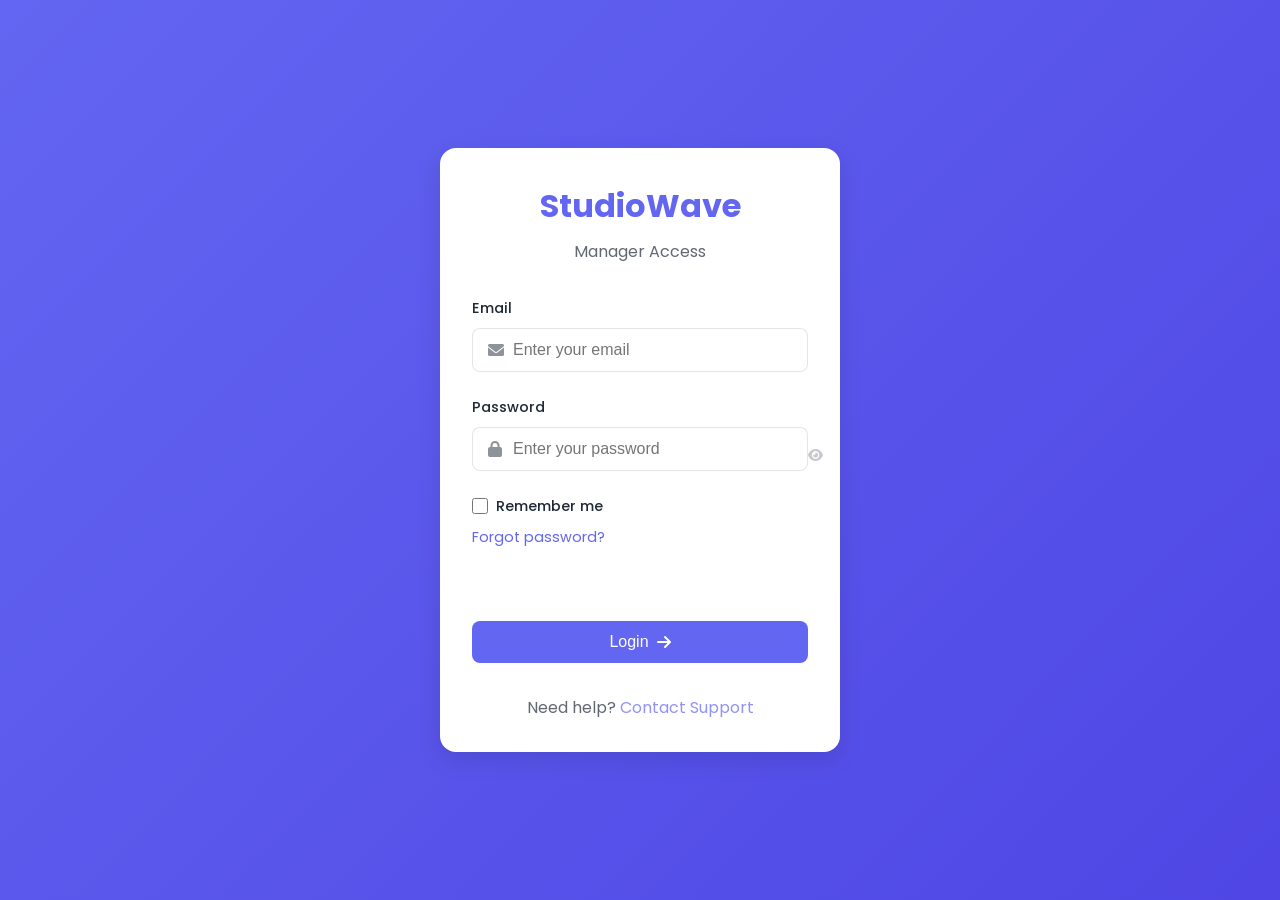
==== login.html @ 0df75ca5 "Initial commit: StudioWave landing page with hot blogs and featured artists sections" ====
<!DOCTYPE html>
<html lang="en">
<head>
    <meta charset="UTF-8">
    <meta name="viewport" content="width=device-width, initial-scale=1.0">
    <title>StudioWave - Manager Login</title>
    <link rel="stylesheet" href="assets/css/style.css">
    <link rel="stylesheet" href="assets/css/login.css">
    <link rel="stylesheet" href="https://cdnjs.cloudflare.com/ajax/libs/font-awesome/6.0.0/css/all.min.css">
    <link href="https://fonts.googleapis.com/css2?family=Poppins:wght@300;400;500;600;700&display=swap" rel="stylesheet">
</head>
<body>
    <div class="login-container">
        <div class="login-card">
            <div class="login-header">
                <h1>StudioWave</h1>
                <p>Manager Access</p>
            </div>
            <form id="loginForm" class="login-form">
                <div class="form-group">
                    <label for="email">Email</label>
                    <div class="input-group">
                        <i class="fas fa-envelope"></i>
                        <input type="email" id="email" name="email" required placeholder="Enter your email">
                    </div>
                </div>
                <div class="form-group">
                    <label for="password">Password</label>
                    <div class="input-group">
                        <i class="fas fa-lock"></i>
                        <input type="password" id="password" name="password" required placeholder="Enter your password">
                        <button type="button" class="toggle-password">
                            <i class="fas fa-eye"></i>
                        </button>
                    </div>
                </div>
                <div class="form-group">
                    <div class="remember-me">
                        <input type="checkbox" id="remember" name="remember">
                        <label for="remember">Remember me</label>
                    </div>
                    <a href="#" class="forgot-password">Forgot password?</a>
                </div>
                <div id="loginError" class="error-message"></div>
                <button type="submit" class="login-btn">
                    <span>Login</span>
                    <i class="fas fa-arrow-right"></i>
                </button>
            </form>
            <div class="login-footer">
                <p>Need help? <a href="#">Contact Support</a></p>
            </div>
        </div>
    </div>

    <script src="assets/js/login.js"></script>
</body>
</html>
---- assets/css/style.css ----
/* CSS Variables for Theme Colors */
:root {
    /* Light Theme Colors */
    --primary-color: #6366f1;
    --secondary-color: #4f46e5;
    --background-color: #ffffff;
    --text-color: #1f2937;
    --card-bg: #f3f4f6;
    --nav-bg: rgba(255, 255, 255, 0.95);
    --shadow-color: rgba(0, 0, 0, 0.1);
    --accent-color: #4facfe;
    --text-secondary: #6b7280;
    --bg-secondary: #f8fafc;
}

/* Dark Theme Colors */
[data-theme="dark"] {
    --primary-color: #818cf8;
    --secondary-color: #6366f1;
    --background-color: #111827;
    --text-color: #f3f4f6;
    --card-bg: #1f2937;
    --nav-bg: rgba(17, 24, 39, 0.95);
    --shadow-color: rgba(0, 0, 0, 0.3);
    --accent-color: #00f2fe;
    --text-secondary: #9ca3af;
    --bg-secondary: #1a1f2e;
}

/* Global Styles */
* {
    margin: 0;
    padding: 0;
    box-sizing: border-box;
}

html {
    scroll-behavior: smooth;
}

body {
    font-family: 'Poppins', sans-serif;
    background-color: var(--background-color);
    color: var(--text-color);
    line-height: 1.6;
    transition: background-color 0.3s ease, color 0.3s ease;
}

/* Navigation */
.navbar {
    position: fixed;
    top: 0;
    width: 100%;
    background-color: var(--nav-bg);
    backdrop-filter: blur(10px);
    z-index: 1000;
    box-shadow: 0 2px 10px var(--shadow-color);
}

.nav-container {
    max-width: 1200px;
    margin: 0 auto;
    padding: 1rem;
    display: flex;
    justify-content: space-between;
    align-items: center;
}

.logo h1 {
    font-size: 1.5rem;
    font-weight: 700;
    color: var(--primary-color);
}

.nav-links {
    display: flex;
    gap: 2rem;
    list-style: none;
}

.nav-links a {
    text-decoration: none;
    color: var(--text-color);
    font-weight: 500;
    transition: color 0.3s ease;
}

.nav-links a:hover {
    color: var(--primary-color);
}

.nav-toggle {
    display: none;
    flex-direction: column;
    gap: 6px;
    cursor: pointer;
}

.nav-toggle span {
    width: 25px;
    height: 2px;
    background-color: var(--text-color);
    transition: all 0.3s ease;
}

/* Hero Section */
.hero {
    min-height: 100vh;
    display: flex;
    align-items: center;
    justify-content: center;
    text-align: center;
    padding: 2rem;
    position: relative;
    background: linear-gradient(rgba(0, 0, 0, 0.7), rgba(0, 0, 0, 0.7)),
                url('../images/studio-bg.jpg') center/cover;
}

.hero-content {
    max-width: 800px;
    z-index: 1;
}

.hero h1 {
    font-size: 3.5rem;
    margin-bottom: 1.5rem;
    color: #ffffff;
}

.hero p {
    font-size: 1.2rem;
    margin-bottom: 2rem;
    color: #ffffff;
}

/* Buttons */
.btn {
    display: inline-block;
    padding: 1rem 2rem;
    border-radius: 50px;
    text-decoration: none;
    font-weight: 500;
    transition: transform 0.3s ease, box-shadow 0.3s ease;
    margin: 0.5rem;
}

.btn:hover {
    transform: translateY(-2px);
    box-shadow: 0 4px 12px var(--shadow-color);
}

.btn-primary {
    background-color: var(--primary-color);
    color: #ffffff;
}

.btn-secondary {
    background-color: transparent;
    border: 2px solid var(--primary-color);
    color: var(--primary-color);
}

.btn-tertiary {
    background-color: var(--secondary-color);
    color: #ffffff;
}

/* Hot Blogs Section */
.blogs {
    padding: 80px 20px;
    background: var(--background-color);
}

.blogs h2 {
    text-align: center;
    margin-bottom: 50px;
    font-size: 2.5rem;
    color: var(--text-color);
}

.blogs-grid {
    display: grid;
    grid-template-columns: repeat(auto-fit, minmax(300px, 1fr));
    gap: 30px;
    max-width: 1200px;
    margin: 0 auto;
}

.blog-card {
    background: var(--card-bg);
    border-radius: 15px;
    overflow: hidden;
    box-shadow: 0 4px 15px var(--shadow-color);
    transition: transform 0.3s ease;
}

.blog-card:hover {
    transform: translateY(-5px);
}

.blog-image {
    width: 100%;
    height: 200px;
    overflow: hidden;
}

.blog-image img {
    width: 100%;
    height: 100%;
    object-fit: cover;
    transition: transform 0.3s ease;
}

.blog-card:hover .blog-image img {
    transform: scale(1.05);
}

.blog-content {
    padding: 20px;
}

.blog-category {
    display: inline-block;
    padding: 5px 12px;
    background: var(--accent-color);
    color: white;
    border-radius: 20px;
    font-size: 0.8rem;
    margin-bottom: 10px;
}

.blog-content h3 {
    font-size: 1.2rem;
    margin-bottom: 10px;
    color: var(--text-color);
}

.blog-content p {
    color: var(--text-secondary);
    font-size: 0.9rem;
    margin-bottom: 15px;
    line-height: 1.6;
}

.blog-meta {
    display: flex;
    justify-content: space-between;
    color: var(--text-secondary);
    font-size: 0.8rem;
}

.blog-meta span {
    display: flex;
    align-items: center;
    gap: 5px;
}

/* Featured Artists Section */
.featured-artists {
    padding: 80px 20px;
    background: var(--bg-secondary);
}

.featured-artists h2 {
    text-align: center;
    margin-bottom: 50px;
    font-size: 2.5rem;
    color: var(--text-color);
}

.artists-grid {
    display: grid;
    grid-template-columns: repeat(auto-fit, minmax(250px, 1fr));
    gap: 30px;
    max-width: 1200px;
    margin: 0 auto;
}

.artist-card {
    background: var(--card-bg);
    border-radius: 15px;
    overflow: hidden;
    box-shadow: 0 4px 15px var(--shadow-color);
    transition: transform 0.3s ease;
}

.artist-card:hover {
    transform: translateY(-5px);
}

.artist-image {
    width: 100%;
    height: 250px;
    overflow: hidden;
    position: relative;
}

.artist-image img {
    width: 100%;
    height: 100%;
    object-fit: cover;
    transition: transform 0.3s ease;
}

.artist-card:hover .artist-image img {
    transform: scale(1.05);
}

.artist-info {
    padding: 20px;
    text-align: center;
}

.artist-info h3 {
    font-size: 1.3rem;
    margin-bottom: 5px;
    color: var(--text-color);
}

.artist-genre {
    color: var(--accent-color);
    font-size: 0.9rem;
    margin-bottom: 15px;
}

.artist-stats {
    display: flex;
    justify-content: center;
    gap: 20px;
    color: var(--text-secondary);
    font-size: 0.9rem;
}

.artist-stats span {
    display: flex;
    align-items: center;
    gap: 5px;
}

/* Footer */
.footer {
    background-color: var(--card-bg);
    padding: 4rem 2rem 2rem;
}

.footer-content {
    max-width: 1200px;
    margin: 0 auto;
    display: grid;
    grid-template-columns: repeat(auto-fit, minmax(250px, 1fr));
    gap: 2rem;
}

.footer-section h3 {
    margin-bottom: 1.5rem;
    color: var(--primary-color);
}

.footer-section ul {
    list-style: none;
}

.footer-section ul li {
    margin-bottom: 0.5rem;
}

.footer-section a {
    color: var(--text-color);
    text-decoration: none;
    transition: color 0.3s ease;
}

.footer-section a:hover {
    color: var(--primary-color);
}

.social-links {
    display: flex;
    gap: 1rem;
}

.social-links a {
    color: var(--text-color);
    font-size: 1.5rem;
    transition: color 0.3s ease;
}

.social-links a:hover {
    color: var(--primary-color);
}

.footer-bottom {
    text-align: center;
    margin-top: 3rem;
    padding-top: 2rem;
    border-top: 1px solid var(--shadow-color);
}

/* Theme Toggle Button */
.theme-toggle button {
    background: none;
    border: none;
    color: var(--text-color);
    cursor: pointer;
    font-size: 1.2rem;
    padding: 0.5rem;
    transition: color 0.3s ease;
}

.theme-toggle button:hover {
    color: var(--primary-color);
}

/* Responsive Design */
@media (max-width: 768px) {
    .nav-toggle {
        display: flex;
    }

    .nav-links {
        display: none;
        position: absolute;
        top: 100%;
        left: 0;
        width: 100%;
        background-color: var(--nav-bg);
        padding: 1rem;
        flex-direction: column;
        text-align: center;
    }

    .nav-links.active {
        display: flex;
    }

    .hero h1 {
        font-size: 2.5rem;
    }

    .hero p {
        font-size: 1rem;
    }

    .cta-buttons {
        display: flex;
        flex-direction: column;
        gap: 1rem;
    }

    .btn {
        width: 100%;
        text-align: center;
    }

    .blogs-grid,
    .artists-grid {
        grid-template-columns: repeat(auto-fit, minmax(250px, 1fr));
        gap: 20px;
    }

    .blog-image,
    .artist-image {
        height: 180px;
    }

    .blogs h2,
    .featured-artists h2 {
        font-size: 2rem;
        margin-bottom: 30px;
    }
}

@media (max-width: 480px) {
    .blogs,
    .featured-artists {
        padding: 40px 15px;
    }

    .blog-content h3,
    .artist-info h3 {
        font-size: 1.1rem;
    }

    .blog-meta,
    .artist-stats {
        flex-direction: column;
        gap: 10px;
        align-items: center;
    }
}

/* Animations */
@keyframes fadeIn {
    from {
        opacity: 0;
        transform: translateY(20px);
    }
    to {
        opacity: 1;
        transform: translateY(0);
    }
}

.hero-content, .blog-card, .artist-card {
    animation: fadeIn 1s ease-out;
}
---- assets/css/login.css ----
/* Login Page Styles */
.login-container {
    min-height: 100vh;
    display: flex;
    align-items: center;
    justify-content: center;
    background: linear-gradient(135deg, var(--primary-color), var(--secondary-color));
    padding: 2rem;
}

.login-card {
    background-color: var(--background-color);
    border-radius: 1rem;
    box-shadow: 0 8px 24px var(--shadow-color);
    width: 100%;
    max-width: 400px;
    padding: 2rem;
}

.login-header {
    text-align: center;
    margin-bottom: 2rem;
}

.login-header h1 {
    font-size: 2rem;
    color: var(--primary-color);
    margin-bottom: 0.5rem;
}

.login-header p {
    color: var(--text-color);
    opacity: 0.7;
}

.login-form {
    display: flex;
    flex-direction: column;
    gap: 1.5rem;
}

.form-group {
    display: flex;
    flex-direction: column;
    gap: 0.5rem;
}

.form-group label {
    font-size: 0.9rem;
    font-weight: 500;
    color: var(--text-color);
}

.input-group {
    position: relative;
    display: flex;
    align-items: center;
}

.input-group i {
    position: absolute;
    left: 1rem;
    color: var(--text-color);
    opacity: 0.5;
}

.input-group input {
    width: 100%;
    padding: 0.75rem 1rem 0.75rem 2.5rem;
    border: 1px solid var(--shadow-color);
    border-radius: 0.5rem;
    background-color: var(--background-color);
    color: var(--text-color);
    font-size: 1rem;
    transition: all 0.3s ease;
}

.input-group input:focus {
    border-color: var(--primary-color);
    box-shadow: 0 0 0 2px rgba(99, 102, 241, 0.1);
    outline: none;
}

.toggle-password {
    position: absolute;
    right: 1rem;
    background: none;
    border: none;
    color: var(--text-color);
    opacity: 0.5;
    cursor: pointer;
    transition: opacity 0.3s ease;
}

.toggle-password:hover {
    opacity: 1;
}

.remember-me {
    display: flex;
    align-items: center;
    gap: 0.5rem;
}

.remember-me input[type="checkbox"] {
    width: 1rem;
    height: 1rem;
    accent-color: var(--primary-color);
}

.forgot-password {
    color: var(--primary-color);
    text-decoration: none;
    font-size: 0.9rem;
    transition: color 0.3s ease;
}

.forgot-password:hover {
    color: var(--secondary-color);
}

.error-message {
    color: #ef4444;
    font-size: 0.9rem;
    text-align: center;
    min-height: 1.5rem;
    opacity: 0;
    transition: opacity 0.3s ease;
}

.error-message.visible {
    opacity: 1;
}

.login-btn {
    display: flex;
    align-items: center;
    justify-content: center;
    gap: 0.5rem;
    background-color: var(--primary-color);
    color: white;
    border: none;
    border-radius: 0.5rem;
    padding: 0.75rem;
    font-size: 1rem;
    font-weight: 500;
    cursor: pointer;
    transition: all 0.3s ease;
}

.login-btn:hover {
    background-color: var(--secondary-color);
    transform: translateY(-2px);
}

.login-btn i {
    transition: transform 0.3s ease;
}

.login-btn:hover i {
    transform: translateX(4px);
}

.login-footer {
    text-align: center;
    margin-top: 2rem;
    color: var(--text-color);
    opacity: 0.7;
}

.login-footer a {
    color: var(--primary-color);
    text-decoration: none;
    transition: color 0.3s ease;
}

.login-footer a:hover {
    color: var(--secondary-color);
}

/* Responsive Design */
@media (max-width: 480px) {
    .login-card {
        padding: 1.5rem;
    }

    .login-header h1 {
        font-size: 1.75rem;
    }

    .form-group {
        gap: 0.25rem;
    }
}
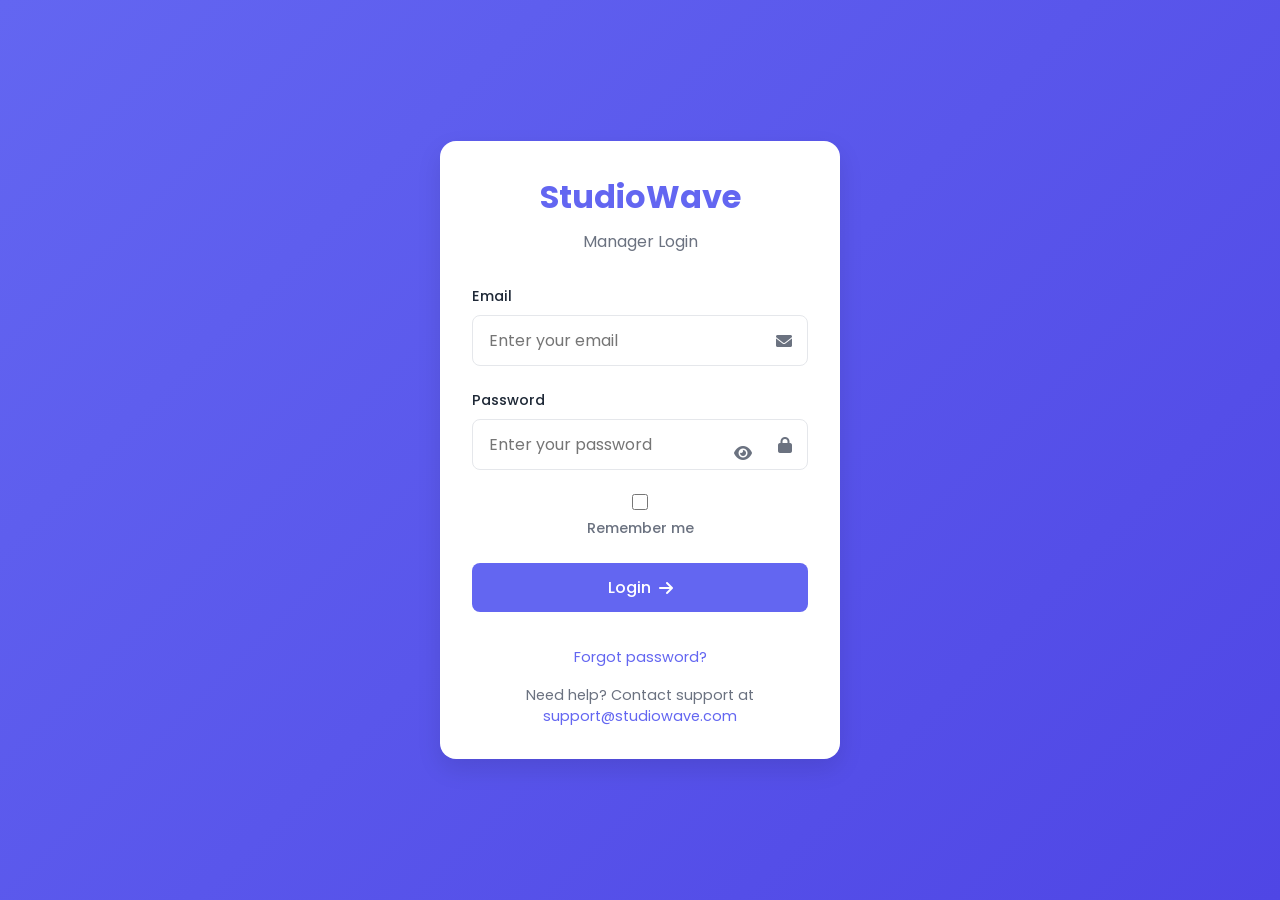
==== commit 1631f87c: "feat: complete manager dashboard overhaul with improved UI/UX and mobile responsiveness" ====
--- a/login.html
+++ b/login.html
@@ -4,7 +4,6 @@
     <meta charset="UTF-8">
     <meta name="viewport" content="width=device-width, initial-scale=1.0">
     <title>StudioWave - Manager Login</title>
-    <link rel="stylesheet" href="assets/css/style.css">
     <link rel="stylesheet" href="assets/css/login.css">
     <link rel="stylesheet" href="https://cdnjs.cloudflare.com/ajax/libs/font-awesome/6.0.0/css/all.min.css">
     <link href="https://fonts.googleapis.com/css2?family=Poppins:wght@300;400;500;600;700&display=swap" rel="stylesheet">
@@ -14,45 +13,42 @@
         <div class="login-card">
             <div class="login-header">
                 <h1>StudioWave</h1>
-                <p>Manager Access</p>
+                <p>Manager Login</p>
             </div>
             <form id="loginForm" class="login-form">
+                <div id="errorMessage" class="error-message" style="display: none;"></div>
                 <div class="form-group">
                     <label for="email">Email</label>
                     <div class="input-group">
+                        <input type="email" id="email" name="email" required placeholder="Enter your email">
                         <i class="fas fa-envelope"></i>
-                        <input type="email" id="email" name="email" required placeholder="Enter your email">
                     </div>
                 </div>
                 <div class="form-group">
                     <label for="password">Password</label>
                     <div class="input-group">
+                        <input type="password" id="password" name="password" required placeholder="Enter your password">
                         <i class="fas fa-lock"></i>
-                        <input type="password" id="password" name="password" required placeholder="Enter your password">
-                        <button type="button" class="toggle-password">
+                        <button type="button" id="togglePassword" class="toggle-password">
                             <i class="fas fa-eye"></i>
                         </button>
                     </div>
                 </div>
-                <div class="form-group">
-                    <div class="remember-me">
-                        <input type="checkbox" id="remember" name="remember">
-                        <label for="remember">Remember me</label>
-                    </div>
-                    <a href="#" class="forgot-password">Forgot password?</a>
+                <div class="form-group remember-me">
+                    <input type="checkbox" id="rememberMe" name="remember">
+                    <label for="rememberMe">Remember me</label>
                 </div>
-                <div id="loginError" class="error-message"></div>
-                <button type="submit" class="login-btn">
+                <button type="submit" class="btn btn-primary">
                     <span>Login</span>
                     <i class="fas fa-arrow-right"></i>
                 </button>
             </form>
             <div class="login-footer">
-                <p>Need help? <a href="#">Contact Support</a></p>
+                <a href="#" class="forgot-password">Forgot password?</a>
+                <p>Need help? Contact support at <a href="mailto:support@studiowave.com">support@studiowave.com</a></p>
             </div>
         </div>
     </div>
-
     <script src="assets/js/login.js"></script>
 </body>
 </html> 
--- a/assets/css/login.css
+++ b/assets/css/login.css
@@ -1,20 +1,61 @@
 /* Login Page Styles */
+:root {
+    --primary-color: #6366f1;
+    --secondary-color: #4f46e5;
+    --background-color: #f9fafb;
+    --card-bg: #ffffff;
+    --text-color: #1f2937;
+    --text-secondary: #6b7280;
+    --border-color: #e5e7eb;
+    --shadow-color: rgba(0, 0, 0, 0.1);
+    --error-color: #ef4444;
+    --success-color: #10b981;
+}
+
+/* Dark Theme */
+[data-theme="dark"] {
+    --primary-color: #6366f1;
+    --secondary-color: #4f46e5;
+    --background-color: #111827;
+    --card-bg: #1f2937;
+    --text-color: #f9fafb;
+    --text-secondary: #9ca3af;
+    --border-color: #374151;
+    --shadow-color: rgba(0, 0, 0, 0.3);
+}
+
+* {
+    margin: 0;
+    padding: 0;
+    box-sizing: border-box;
+    font-family: 'Poppins', sans-serif;
+}
+
+body {
+    min-height: 100vh;
+    background: linear-gradient(135deg, var(--primary-color), var(--secondary-color));
+    display: flex;
+    align-items: center;
+    justify-content: center;
+    padding: 2rem;
+}
+
 .login-container {
-    min-height: 100vh;
-    display: flex;
-    align-items: center;
-    justify-content: center;
-    background: linear-gradient(135deg, var(--primary-color), var(--secondary-color));
-    padding: 2rem;
-}
-
-.login-card {
-    background-color: var(--background-color);
-    border-radius: 1rem;
-    box-shadow: 0 8px 24px var(--shadow-color);
     width: 100%;
     max-width: 400px;
+    margin: 0 auto;
+}
+
+.login-card {
+    background: var(--card-bg);
+    border-radius: 1rem;
     padding: 2rem;
+    box-shadow: 0 10px 25px var(--shadow-color);
+    transition: transform 0.3s ease;
+}
+
+.login-card:hover {
+    transform: translateY(-5px);
 }
 
 .login-header {
@@ -29,8 +70,8 @@
 }
 
 .login-header p {
-    color: var(--text-color);
-    opacity: 0.7;
+    color: var(--text-secondary);
+    font-size: 1rem;
 }
 
 .login-form {
@@ -46,9 +87,9 @@
 }
 
 .form-group label {
+    color: var(--text-color);
     font-size: 0.9rem;
     font-weight: 500;
-    color: var(--text-color);
 }
 
 .input-group {
@@ -57,43 +98,43 @@
     align-items: center;
 }
 
+.input-group input {
+    width: 100%;
+    padding: 0.75rem 2.5rem 0.75rem 1rem;
+    border: 1px solid var(--border-color);
+    border-radius: 0.5rem;
+    background: var(--card-bg);
+    color: var(--text-color);
+    font-size: 1rem;
+    transition: all 0.3s ease;
+}
+
+.input-group input:focus {
+    outline: none;
+    border-color: var(--primary-color);
+    box-shadow: 0 0 0 3px rgba(99, 102, 241, 0.1);
+}
+
 .input-group i {
     position: absolute;
-    left: 1rem;
-    color: var(--text-color);
-    opacity: 0.5;
-}
-
-.input-group input {
-    width: 100%;
-    padding: 0.75rem 1rem 0.75rem 2.5rem;
-    border: 1px solid var(--shadow-color);
-    border-radius: 0.5rem;
-    background-color: var(--background-color);
-    color: var(--text-color);
-    font-size: 1rem;
-    transition: all 0.3s ease;
-}
-
-.input-group input:focus {
-    border-color: var(--primary-color);
-    box-shadow: 0 0 0 2px rgba(99, 102, 241, 0.1);
-    outline: none;
+    right: 1rem;
+    color: var(--text-secondary);
+    font-size: 1rem;
 }
 
 .toggle-password {
     position: absolute;
-    right: 1rem;
+    right: 2.5rem;
     background: none;
     border: none;
-    color: var(--text-color);
-    opacity: 0.5;
+    color: var(--text-secondary);
     cursor: pointer;
-    transition: opacity 0.3s ease;
+    padding: 0.5rem;
+    transition: color 0.3s ease;
 }
 
 .toggle-password:hover {
-    opacity: 1;
+    color: var(--primary-color);
 }
 
 .remember-me {
@@ -108,87 +149,143 @@
     accent-color: var(--primary-color);
 }
 
-.forgot-password {
-    color: var(--primary-color);
-    text-decoration: none;
-    font-size: 0.9rem;
-    transition: color 0.3s ease;
-}
-
-.forgot-password:hover {
-    color: var(--secondary-color);
-}
-
-.error-message {
-    color: #ef4444;
-    font-size: 0.9rem;
-    text-align: center;
-    min-height: 1.5rem;
-    opacity: 0;
-    transition: opacity 0.3s ease;
-}
-
-.error-message.visible {
-    opacity: 1;
-}
-
-.login-btn {
-    display: flex;
-    align-items: center;
-    justify-content: center;
-    gap: 0.5rem;
-    background-color: var(--primary-color);
+.remember-me label {
+    color: var(--text-secondary);
+    font-size: 0.9rem;
+}
+
+.btn-primary {
+    background: var(--primary-color);
     color: white;
     border: none;
+    padding: 0.75rem 1.5rem;
     border-radius: 0.5rem;
-    padding: 0.75rem;
     font-size: 1rem;
     font-weight: 500;
     cursor: pointer;
     transition: all 0.3s ease;
-}
-
-.login-btn:hover {
-    background-color: var(--secondary-color);
+    display: flex;
+    align-items: center;
+    justify-content: center;
+    gap: 0.5rem;
+}
+
+.btn-primary:hover {
+    background: var(--secondary-color);
     transform: translateY(-2px);
 }
 
-.login-btn i {
-    transition: transform 0.3s ease;
-}
-
-.login-btn:hover i {
-    transform: translateX(4px);
+.error-message {
+    background: rgba(239, 68, 68, 0.1);
+    color: var(--error-color);
+    padding: 0.75rem 1rem;
+    border-radius: 0.5rem;
+    font-size: 0.9rem;
+    margin-bottom: 1rem;
 }
 
 .login-footer {
+    margin-top: 2rem;
     text-align: center;
-    margin-top: 2rem;
-    color: var(--text-color);
-    opacity: 0.7;
+}
+
+.forgot-password {
+    color: var(--primary-color);
+    text-decoration: none;
+    font-size: 0.9rem;
+    transition: color 0.3s ease;
+}
+
+.forgot-password:hover {
+    color: var(--secondary-color);
+}
+
+.login-footer p {
+    margin-top: 1rem;
+    color: var(--text-secondary);
+    font-size: 0.9rem;
 }
 
 .login-footer a {
     color: var(--primary-color);
     text-decoration: none;
-    transition: color 0.3s ease;
 }
 
 .login-footer a:hover {
-    color: var(--secondary-color);
-}
-
-/* Responsive Design */
+    text-decoration: underline;
+}
+
+/* Mobile Responsive Styles */
 @media (max-width: 480px) {
+    body {
+        padding: 1rem;
+    }
+    
     .login-card {
         padding: 1.5rem;
     }
-
+    
     .login-header h1 {
         font-size: 1.75rem;
     }
-
-    .form-group {
-        gap: 0.25rem;
+    
+    .input-group input {
+        padding: 0.75rem 2rem 0.75rem 1rem;
+    }
+    
+    .toggle-password {
+        right: 2rem;
+    }
+}
+
+@media (max-width: 360px) {
+    .login-card {
+        padding: 1.25rem;
+    }
+    
+    .login-header h1 {
+        font-size: 1.5rem;
+    }
+    
+    .btn-primary {
+        padding: 0.75rem 1rem;
+    }
+}
+
+/* Landscape Mode */
+@media (max-height: 500px) and (orientation: landscape) {
+    body {
+        padding: 1rem;
+    }
+    
+    .login-container {
+        max-width: 90%;
+    }
+    
+    .login-card {
+        padding: 1.5rem;
+    }
+    
+    .login-form {
+        gap: 1rem;
+    }
+}
+
+/* High Contrast Mode */
+@media (prefers-contrast: high) {
+    .input-group input {
+        border: 2px solid var(--text-color);
+    }
+    
+    .btn-primary {
+        border: 2px solid var(--text-color);
+    }
+}
+
+/* Reduced Motion */
+@media (prefers-reduced-motion: reduce) {
+    .login-card,
+    .btn-primary {
+        transition: none;
     }
 } 
